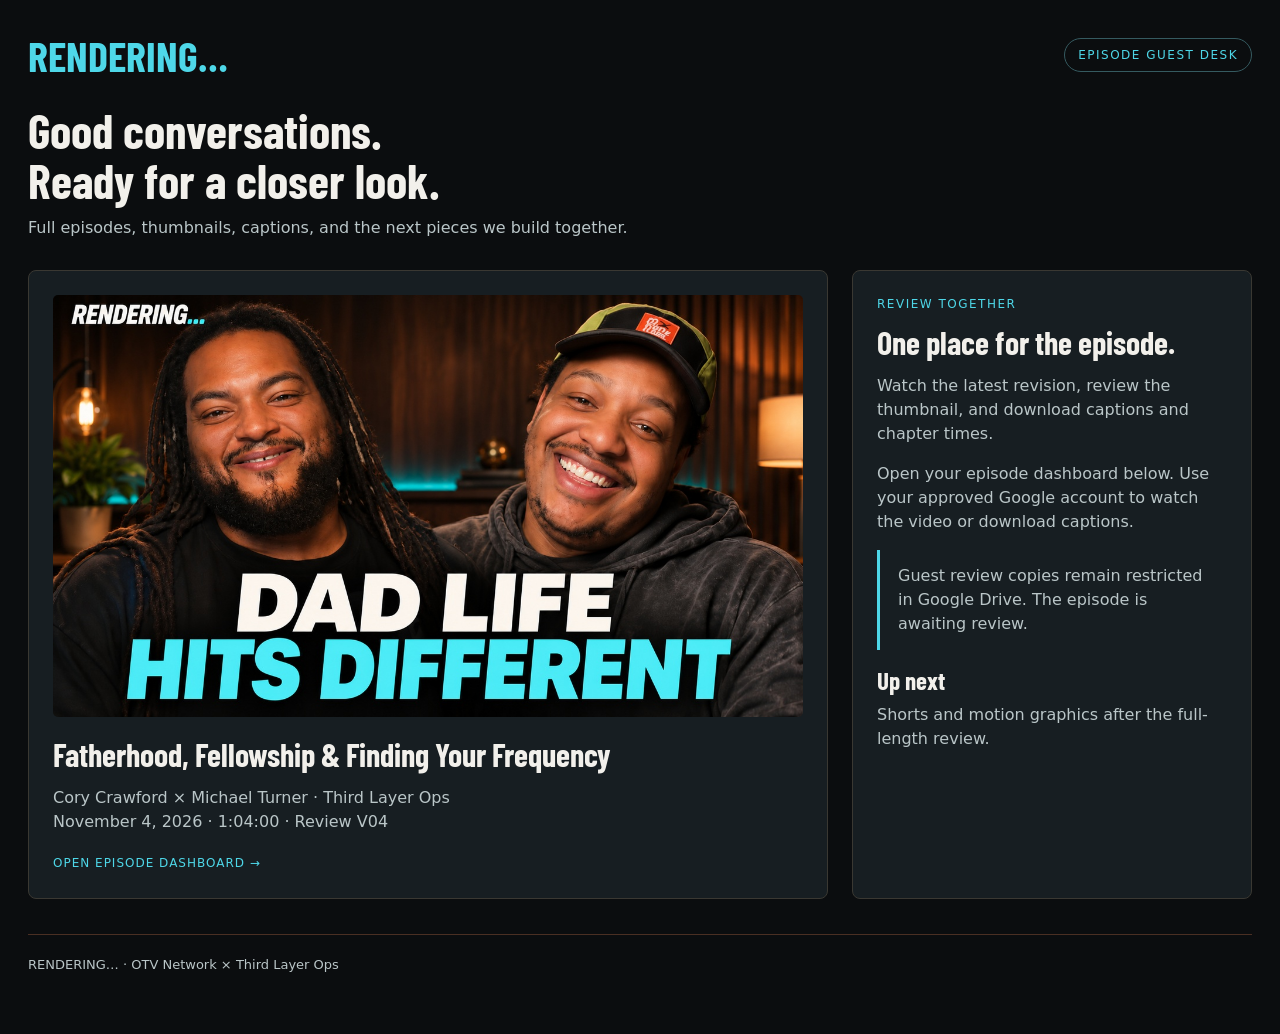
==== index.html @ 6038e613 "Add reusable guest episode library and setup guide" ====
<!doctype html><html lang="en"><head><meta charset="utf-8"><meta name="viewport" content="width=device-width,initial-scale=1"><title>Rendering… Episode Desk</title><meta name="robots" content="noindex,nofollow"><link rel="stylesheet" href="assets/style.css"></head><body><main><header><div class="topline"><div class="brand">RENDERING…</div><div class="badge">EPISODE GUEST DESK</div></div><h1>Good conversations.<br>Ready for a closer look.</h1><p>Full episodes, thumbnails, captions, and the next pieces we build together.</p></header><section class="library-grid"><a class="card library-card" href="episodes/pilot-michael-turner/index.html"><img src="assets/pilot-thumbnail.jpg" alt="Cory and Michael smiling with Dad Life Hits Different headline"><h2>Fatherhood, Fellowship &amp; Finding Your Frequency</h2><p>Cory Crawford × Michael Turner · Third Layer Ops<br>November 4, 2026 · 1:04:00 · Review V04</p><div class="status">Open episode dashboard →</div></a><aside class="card"><div class="eyebrow">Review together</div><h2>One place for the episode.</h2><p>Watch the latest revision, review the thumbnail, and download captions and chapter times.</p><p>Open your episode dashboard below. Use your approved Google account to watch the video or download captions.</p><div class="notice">Guest review copies remain restricted in Google Drive. The episode is awaiting review.</div><h3>Up next</h3><p>Shorts and motion graphics after the full-length review.</p></aside></section><footer>RENDERING… · OTV Network × Third Layer Ops</footer></main></body></html>
---- assets/style.css ----
@font-face{font-family:Barlow;src:url(BarlowCondensed-Bold.ttf)}:root{--teal:#4ED7E8;--ink:#0B0D0F;--panel:#171E22;--wood:#8A5A3B;--text:#F2F0EB;--muted:#BAC6C8}*{box-sizing:border-box}html{scroll-behavior:smooth}body{margin:0;background:var(--ink);color:var(--text);font:16px/1.5 system-ui,sans-serif}main{max-width:1380px;margin:auto;padding:30px 28px 60px}.brand{font:42px Barlow;color:var(--teal)}.topline{display:flex;justify-content:space-between;align-items:center;gap:20px}.badge{font-size:12px;letter-spacing:1.5px;color:var(--teal);border:1px solid #355A60;border-radius:24px;padding:7px 13px}nav{display:flex;gap:22px;margin:20px 0 0;padding-bottom:20px;border-bottom:1px solid #4A2F23}nav a{color:var(--muted);text-decoration:none}h1{font:48px/1.05 Barlow;margin:25px 0 10px;max-width:850px}h2{font:32px/1.1 Barlow;margin:0 0 14px}h3{font:25px Barlow;margin:12px 0 8px}p{color:var(--muted);margin:8px 0 16px}section{scroll-margin-top:20px;margin-top:34px}.meta{display:flex;gap:22px;flex-wrap:wrap;color:var(--muted);margin:12px 0 23px}.meta strong{color:var(--text)}video{display:block;width:100%;background:#171E22;border:1px solid var(--wood);border-radius:7px;aspect-ratio:16/9}.actions{display:flex;flex-wrap:wrap;gap:10px;margin:16px 0}.button{display:inline-block;border:1px solid #536064;color:var(--teal);padding:10px 15px;border-radius:6px;text-decoration:none}.primary{background:var(--teal);color:#071315;font-weight:650;border-color:var(--teal)}.chapters{display:grid;grid-template-columns:repeat(3,1fr);gap:9px}.chapter{display:flex;align-items:start;gap:13px;border:1px solid #3A3832;background:var(--panel);color:var(--text);border-radius:6px;text-align:left;cursor:pointer;padding:14px;font:inherit}.chapter span{color:var(--teal);min-width:58px;font-variant-numeric:tabular-nums}.grid{display:grid;grid-template-columns:1.15fr 1fr;gap:24px}.card{background:var(--panel);padding:24px;border:1px solid #3A3832;border-radius:8px}.card img{display:block;width:100%;border-radius:5px}.small{font-size:13px}.eyebrow{color:var(--teal);font-size:12px;letter-spacing:1.5px;text-transform:uppercase;margin-bottom:12px}.file-list{display:grid;gap:12px}.file-list a{color:var(--teal)}.next{display:flex;gap:30px;justify-content:space-between;align-items:center}.next p{margin-bottom:0;max-width:750px}footer{margin-top:35px;padding-top:20px;border-top:1px solid #4A2F23;color:var(--muted);font-size:13px}@media(max-width:850px){main{padding:22px 16px}.chapters{grid-template-columns:1fr 1fr}.grid{grid-template-columns:1fr}h1{font-size:39px}.next{display:block}}@media(max-width:520px){.chapters{grid-template-columns:1fr}.topline{align-items:start}.brand{font-size:34px}.badge{font-size:10px}nav{gap:17px;font-size:14px}.card{padding:18px}}

.video-wrap{aspect-ratio:16/9;border:1px solid #8A5A3B;border-radius:7px;overflow:hidden;background:#171E22}.video-wrap iframe{border:0;width:100%;height:100%;display:block}.chapter-note{color:#4ED7E8;min-height:24px;margin:8px 0 18px}.library-card{display:block;text-decoration:none;color:inherit}.library-card img{aspect-ratio:16/9;object-fit:cover}.library-card:hover{border-color:#4ED7E8}.library-grid{display:grid;grid-template-columns:minmax(0,800px) minmax(240px,1fr);gap:24px;margin-top:30px}.library-card h2{margin-top:20px}.status{display:inline-block;font-size:12px;letter-spacing:1px;text-transform:uppercase;color:#4ED7E8}.small-link{color:#4ED7E8}.notice{padding:14px 18px;border-left:3px solid #4ED7E8;background:#171E22;margin:15px 0;color:#BAC6C8}@media(max-width:850px){.library-grid{grid-template-columns:1fr}}

.video-launch{display:block;position:relative;color:#F2F0EB;text-decoration:none}.video-launch img{display:block;width:100%;aspect-ratio:16/9;object-fit:cover}.video-launch:after{content:"";position:absolute;inset:45% 0 0;background:linear-gradient(transparent,rgba(0,0,0,.88))}.watch-label{position:absolute;bottom:7%;left:5%;z-index:1;display:flex;align-items:center;gap:15px;font:38px Barlow}.play-icon{background:#4ED7E8;color:#071315;border-radius:50%;display:grid;place-items:center;width:64px;height:64px;font:27px system-ui}.watch-label small{display:block;color:#CAD5D6;font:15px system-ui;margin-top:3px}@media(max-width:520px){.watch-label{font-size:27px}.play-icon{width:45px;height:45px;font-size:20px}}
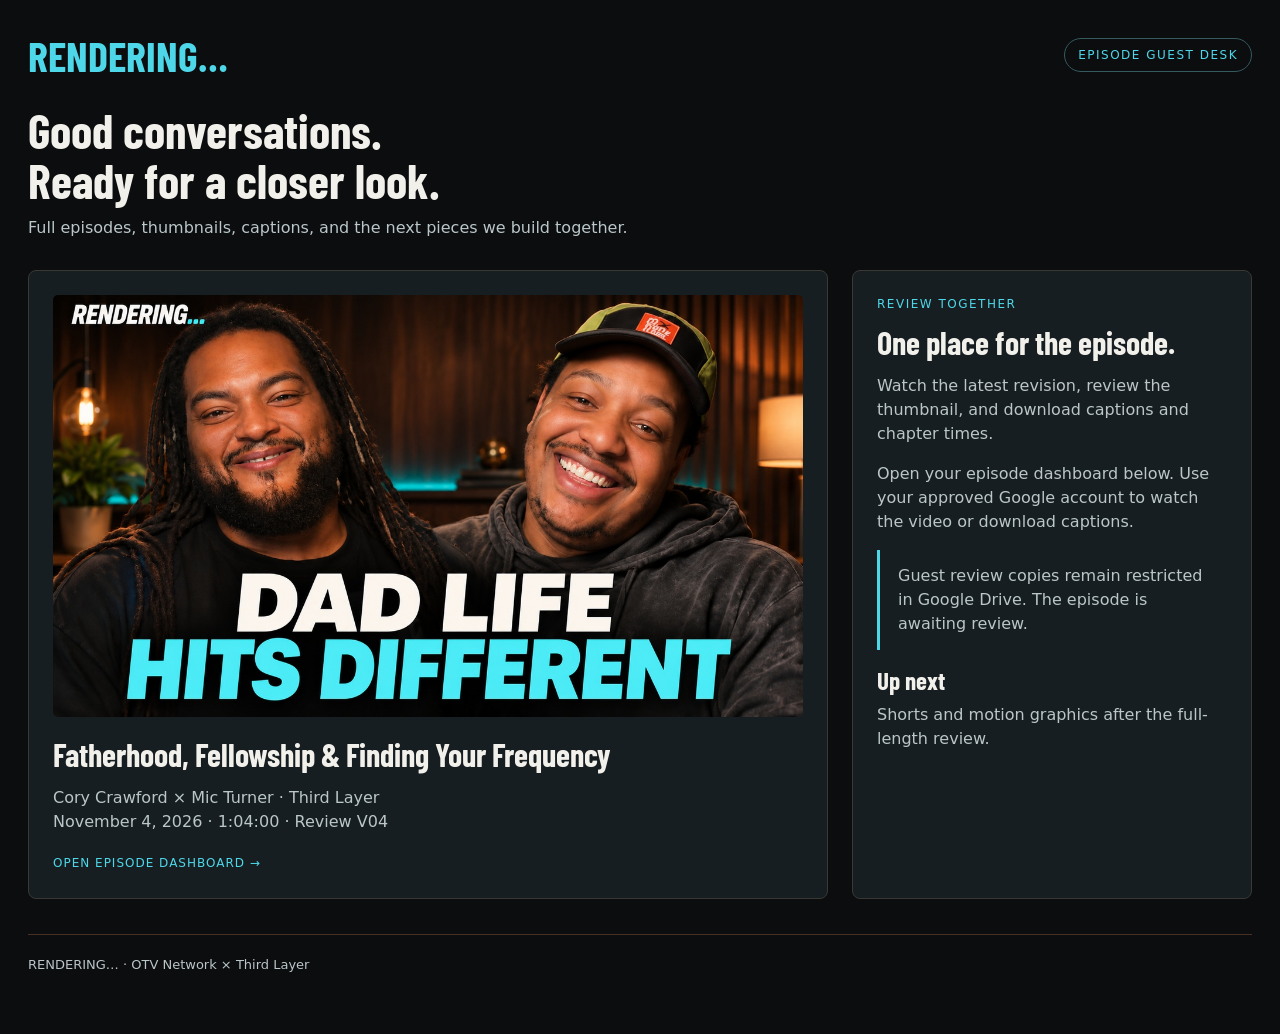
==== commit 88695463: "Use Mic Turner and Third Layer in episode library" ====
--- a/index.html
+++ b/index.html
@@ -1 +1 @@
-<!doctype html><html lang="en"><head><meta charset="utf-8"><meta name="viewport" content="width=device-width,initial-scale=1"><title>Rendering… Episode Desk</title><meta name="robots" content="noindex,nofollow"><link rel="stylesheet" href="assets/style.css"></head><body><main><header><div class="topline"><div class="brand">RENDERING…</div><div class="badge">EPISODE GUEST DESK</div></div><h1>Good conversations.<br>Ready for a closer look.</h1><p>Full episodes, thumbnails, captions, and the next pieces we build together.</p></header><section class="library-grid"><a class="card library-card" href="episodes/pilot-michael-turner/index.html"><img src="assets/pilot-thumbnail.jpg" alt="Cory and Michael smiling with Dad Life Hits Different headline"><h2>Fatherhood, Fellowship &amp; Finding Your Frequency</h2><p>Cory Crawford × Michael Turner · Third Layer Ops<br>November 4, 2026 · 1:04:00 · Review V04</p><div class="status">Open episode dashboard →</div></a><aside class="card"><div class="eyebrow">Review together</div><h2>One place for the episode.</h2><p>Watch the latest revision, review the thumbnail, and download captions and chapter times.</p><p>Open your episode dashboard below. Use your approved Google account to watch the video or download captions.</p><div class="notice">Guest review copies remain restricted in Google Drive. The episode is awaiting review.</div><h3>Up next</h3><p>Shorts and motion graphics after the full-length review.</p></aside></section><footer>RENDERING… · OTV Network × Third Layer Ops</footer></main></body></html>+<!doctype html><html lang="en"><head><meta charset="utf-8"><meta name="viewport" content="width=device-width,initial-scale=1"><title>Rendering… Episode Desk</title><meta name="robots" content="noindex,nofollow"><link rel="stylesheet" href="assets/style.css"></head><body><main><header><div class="topline"><div class="brand">RENDERING…</div><div class="badge">EPISODE GUEST DESK</div></div><h1>Good conversations.<br>Ready for a closer look.</h1><p>Full episodes, thumbnails, captions, and the next pieces we build together.</p></header><section class="library-grid"><a class="card library-card" href="episodes/pilot-michael-turner/index.html"><img src="assets/pilot-thumbnail.jpg" alt="Cory and Mic smiling with Dad Life Hits Different headline"><h2>Fatherhood, Fellowship &amp; Finding Your Frequency</h2><p>Cory Crawford × Mic Turner · Third Layer<br>November 4, 2026 · 1:04:00 · Review V04</p><div class="status">Open episode dashboard →</div></a><aside class="card"><div class="eyebrow">Review together</div><h2>One place for the episode.</h2><p>Watch the latest revision, review the thumbnail, and download captions and chapter times.</p><p>Open your episode dashboard below. Use your approved Google account to watch the video or download captions.</p><div class="notice">Guest review copies remain restricted in Google Drive. The episode is awaiting review.</div><h3>Up next</h3><p>Shorts and motion graphics after the full-length review.</p></aside></section><footer>RENDERING… · OTV Network × Third Layer</footer></main></body></html>
